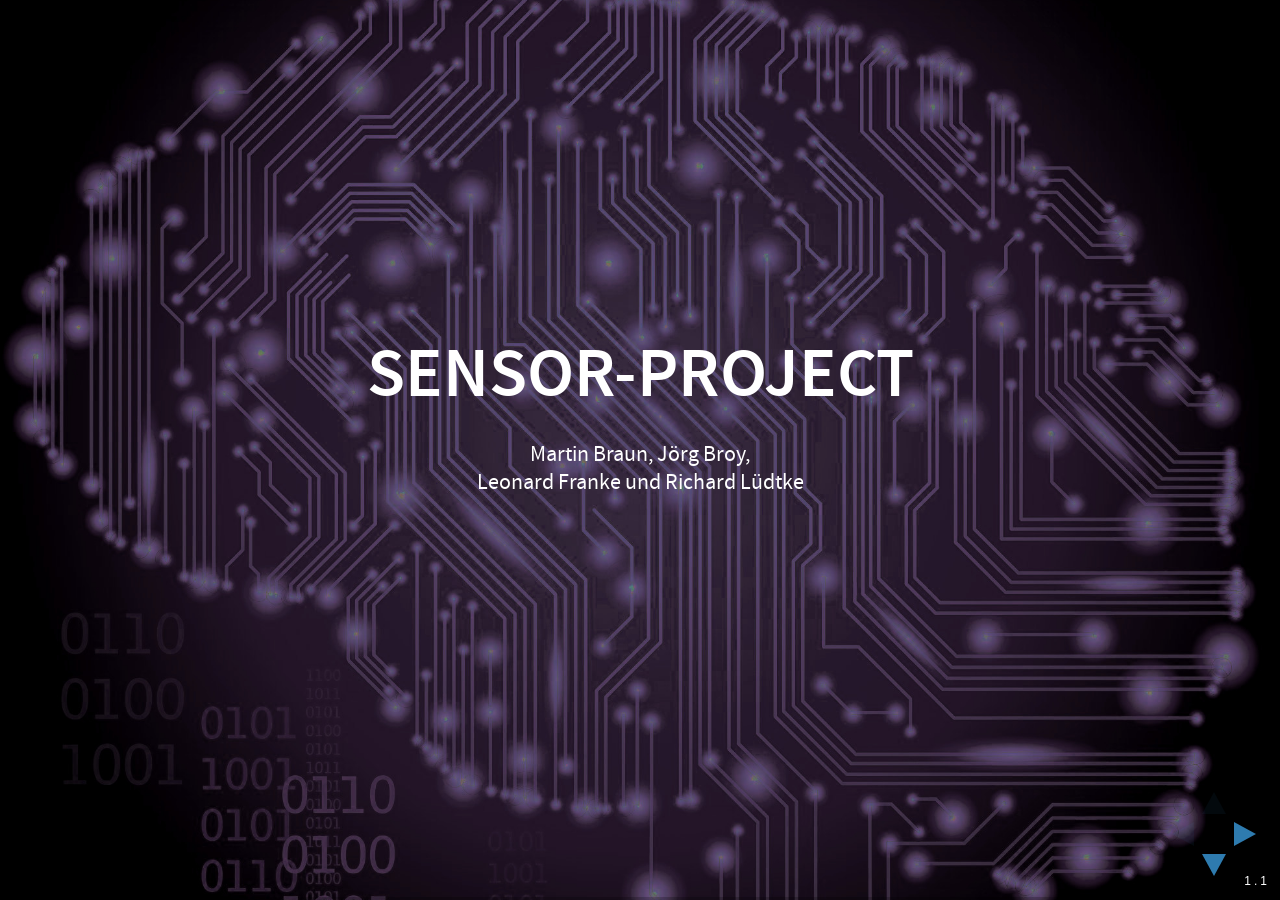
==== presentation/presentation.html @ 87ada058 "- add new presentation.html" ====
<html>
<head>
    <link rel="stylesheet" href="css/reveal.css">
    <link rel="stylesheet" href="css/theme/black.css">
    <meta charset="UTF-8">
</head>
<body>
<div class="reveal">
    <div class="slides">

        <section data-background="background.jpg" data-transition-speed="fast">

            <section>

                <div>
                    <h2>Sensor-Project</h2>
                </div>

                <div>
                    <p style="font-size:0.5em;">
                        Martin Braun, Jörg Broy,<br>
                        Leonard Franke und Richard Lüdtke
                    </p>
                </div>
            </section>

            <section>

                <div><h2>Content</h2></div>

                <div>
                    <p>
                        1. Architecture<br>
                        2. Microcontroller<br>
                        3. Icinga Plugin<br>
                        4. Future<br>
                    </p>
                </div>
            </section>
        </section>

        <section data-background="background.jpg" data-transition-speed="fast">

            <section>
                <h2>1.Architecture</h2>

            </section>

            <section>


            </section>


        </section>

        <section data-background="background.jpg" data-transition-speed="fast">

            <section>
                <h2>2. Microcontroller</h2>
            </section>

        </section>

        <section  data-background="background.jpg">

            <section>

                <h2>3. Icinga Plugin</h2>

            </section>
        </section>



        <section data-background="background.jpg">

            <section>
                <h2>4. Future work</h2>

            </section>

            <section>

                <ul>
                    <li class="fragment" data-fragment-index="1">Scalabilty: more sensor types</li>
                    <li class="fragment" data-fragment-index="2">Extensibility: support of arm-architecture</li>
                    <li class="fragment" data-fragment-index="3">Modularity: faster database access with NoSQL</li>
                    <li class="fragment" data-fragment-index="4">Usability: more graphs and data visualization</li>

                </ul>

            </section>


        </section>






    </div>
</div>
<script src="js/reveal.js"></script>
<script>
    Reveal.initialize({

        slideNumber: true

    });
</script>
</body>
</html>
---- presentation/css/reveal.css ----
/*!
 * reveal.js
 * http://lab.hakim.se/reveal-js
 * MIT licensed
 *
 * Copyright (C) 2016 Hakim El Hattab, http://hakim.se
 */
/*********************************************
 * RESET STYLES
 *********************************************/
html, body, .reveal div, .reveal span, .reveal applet, .reveal object, .reveal iframe,
.reveal h1, .reveal h2, .reveal h3, .reveal h4, .reveal h5, .reveal h6, .reveal p, .reveal blockquote, .reveal pre,
.reveal a, .reveal abbr, .reveal acronym, .reveal address, .reveal big, .reveal cite, .reveal code,
.reveal del, .reveal dfn, .reveal em, .reveal img, .reveal ins, .reveal kbd, .reveal q, .reveal s, .reveal samp,
.reveal small, .reveal strike, .reveal strong, .reveal sub, .reveal sup, .reveal tt, .reveal var,
.reveal b, .reveal u, .reveal center,
.reveal dl, .reveal dt, .reveal dd, .reveal ol, .reveal ul, .reveal li,
.reveal fieldset, .reveal form, .reveal label, .reveal legend,
.reveal table, .reveal caption, .reveal tbody, .reveal tfoot, .reveal thead, .reveal tr, .reveal th, .reveal td,
.reveal article, .reveal aside, .reveal canvas, .reveal details, .reveal embed,
.reveal figure, .reveal figcaption, .reveal footer, .reveal header, .reveal hgroup,
.reveal menu, .reveal nav, .reveal output, .reveal ruby, .reveal section, .reveal summary,
.reveal time, .reveal mark, .reveal audio, video {
  margin: 0;
  padding: 0;
  border: 0;
  font-size: 100%;
  font: inherit;
  vertical-align: baseline; }

.reveal article, .reveal aside, .reveal details, .reveal figcaption, .reveal figure,
.reveal footer, .reveal header, .reveal hgroup, .reveal menu, .reveal nav, .reveal section {
  display: block; }

/*********************************************
 * GLOBAL STYLES
 *********************************************/
html,
body {
  width: 100%;
  height: 100%;
  overflow: hidden; }

body {
  position: relative;
  line-height: 1;
  background-color: #fff;
  color: #000; }

html:-webkit-full-screen-ancestor {
  background-color: inherit; }

html:-moz-full-screen-ancestor {
  background-color: inherit; }

/*********************************************
 * VIEW FRAGMENTS
 *********************************************/
.reveal .slides section .fragment {
  opacity: 0;
  visibility: hidden;
  -webkit-transition: all 0.2s ease;
          transition: all 0.2s ease; }
  .reveal .slides section .fragment.visible {
    opacity: 1;
    visibility: visible; }

.reveal .slides section .fragment.grow {
  opacity: 1;
  visibility: visible; }
  .reveal .slides section .fragment.grow.visible {
    -webkit-transform: scale(1.3);
        -ms-transform: scale(1.3);
            transform: scale(1.3); }

.reveal .slides section .fragment.shrink {
  opacity: 1;
  visibility: visible; }
  .reveal .slides section .fragment.shrink.visible {
    -webkit-transform: scale(0.7);
        -ms-transform: scale(0.7);
            transform: scale(0.7); }

.reveal .slides section .fragment.zoom-in {
  -webkit-transform: scale(0.1);
      -ms-transform: scale(0.1);
          transform: scale(0.1); }
  .reveal .slides section .fragment.zoom-in.visible {
    -webkit-transform: none;
        -ms-transform: none;
            transform: none; }

.reveal .slides section .fragment.fade-out {
  opacity: 1;
  visibility: visible; }
  .reveal .slides section .fragment.fade-out.visible {
    opacity: 0;
    visibility: hidden; }

.reveal .slides section .fragment.semi-fade-out {
  opacity: 1;
  visibility: visible; }
  .reveal .slides section .fragment.semi-fade-out.visible {
    opacity: 0.5;
    visibility: visible; }

.reveal .slides section .fragment.strike {
  opacity: 1;
  visibility: visible; }
  .reveal .slides section .fragment.strike.visible {
    text-decoration: line-through; }

.reveal .slides section .fragment.current-visible {
  opacity: 0;
  visibility: hidden; }
  .reveal .slides section .fragment.current-visible.current-fragment {
    opacity: 1;
    visibility: visible; }

.reveal .slides section .fragment.highlight-red,
.reveal .slides section .fragment.highlight-current-red,
.reveal .slides section .fragment.highlight-green,
.reveal .slides section .fragment.highlight-current-green,
.reveal .slides section .fragment.highlight-blue,
.reveal .slides section .fragment.highlight-current-blue {
  opacity: 1;
  visibility: visible; }

.reveal .slides section .fragment.highlight-red.visible {
  color: #ff2c2d; }

.reveal .slides section .fragment.highlight-green.visible {
  color: #17ff2e; }

.reveal .slides section .fragment.highlight-blue.visible {
  color: #1b91ff; }

.reveal .slides section .fragment.highlight-current-red.current-fragment {
  color: #ff2c2d; }

.reveal .slides section .fragment.highlight-current-green.current-fragment {
  color: #17ff2e; }

.reveal .slides section .fragment.highlight-current-blue.current-fragment {
  color: #1b91ff; }

/*********************************************
 * DEFAULT ELEMENT STYLES
 *********************************************/
/* Fixes issue in Chrome where italic fonts did not appear when printing to PDF */
.reveal:after {
  content: '';
  font-style: italic; }

.reveal iframe {
  z-index: 1; }

/** Prevents layering issues in certain browser/transition combinations */
.reveal a {
  position: relative; }

.reveal .stretch {
  max-width: none;
  max-height: none; }

.reveal pre.stretch code {
  height: 100%;
  max-height: 100%;
  box-sizing: border-box; }

/*********************************************
 * CONTROLS
 *********************************************/
.reveal .controls {
  display: none;
  position: fixed;
  width: 110px;
  height: 110px;
  z-index: 30;
  right: 10px;
  bottom: 10px;
  -webkit-user-select: none; }

.reveal .controls button {
  padding: 0;
  position: absolute;
  opacity: 0.05;
  width: 0;
  height: 0;
  background-color: transparent;
  border: 12px solid transparent;
  -webkit-transform: scale(0.9999);
      -ms-transform: scale(0.9999);
          transform: scale(0.9999);
  -webkit-transition: all 0.2s ease;
          transition: all 0.2s ease;
  -webkit-appearance: none;
  -webkit-tap-highlight-color: transparent; }

.reveal .controls .enabled {
  opacity: 0.7;
  cursor: pointer; }

.reveal .controls .enabled:active {
  margin-top: 1px; }

.reveal .controls .navigate-left {
  top: 42px;
  border-right-width: 22px;
  border-right-color: #000; }

.reveal .controls .navigate-left.fragmented {
  opacity: 0.3; }

.reveal .controls .navigate-right {
  left: 74px;
  top: 42px;
  border-left-width: 22px;
  border-left-color: #000; }

.reveal .controls .navigate-right.fragmented {
  opacity: 0.3; }

.reveal .controls .navigate-up {
  left: 42px;
  border-bottom-width: 22px;
  border-bottom-color: #000; }

.reveal .controls .navigate-up.fragmented {
  opacity: 0.3; }

.reveal .controls .navigate-down {
  left: 42px;
  top: 74px;
  border-top-width: 22px;
  border-top-color: #000; }

.reveal .controls .navigate-down.fragmented {
  opacity: 0.3; }

/*********************************************
 * PROGRESS BAR
 *********************************************/
.reveal .progress {
  position: fixed;
  display: none;
  height: 3px;
  width: 100%;
  bottom: 0;
  left: 0;
  z-index: 10;
  background-color: rgba(0, 0, 0, 0.2); }

.reveal .progress:after {
  content: '';
  display: block;
  position: absolute;
  height: 20px;
  width: 100%;
  top: -20px; }

.reveal .progress span {
  display: block;
  height: 100%;
  width: 0px;
  background-color: #000;
  -webkit-transition: width 800ms cubic-bezier(0.26, 0.86, 0.44, 0.985);
          transition: width 800ms cubic-bezier(0.26, 0.86, 0.44, 0.985); }

/*********************************************
 * SLIDE NUMBER
 *********************************************/
.reveal .slide-number {
  position: fixed;
  display: block;
  right: 8px;
  bottom: 8px;
  z-index: 31;
  font-family: Helvetica, sans-serif;
  font-size: 12px;
  line-height: 1;
  color: #fff;
  background-color: rgba(0, 0, 0, 0.4);
  padding: 5px; }

.reveal .slide-number-delimiter {
  margin: 0 3px; }

/*********************************************
 * SLIDES
 *********************************************/
.reveal {
  position: relative;
  width: 100%;
  height: 100%;
  overflow: hidden;
  -ms-touch-action: none;
      touch-action: none; }

.reveal .slides {
  position: absolute;
  width: 100%;
  height: 100%;
  top: 0;
  right: 0;
  bottom: 0;
  left: 0;
  margin: auto;
  overflow: visible;
  z-index: 1;
  text-align: center;
  -webkit-perspective: 600px;
          perspective: 600px;
  -webkit-perspective-origin: 50% 40%;
          perspective-origin: 50% 40%; }

.reveal .slides > section {
  -ms-perspective: 600px; }

.reveal .slides > section,
.reveal .slides > section > section {
  display: none;
  position: absolute;
  width: 100%;
  padding: 20px 0px;
  z-index: 10;
  -webkit-transform-style: preserve-3d;
          transform-style: preserve-3d;
  -webkit-transition: -webkit-transform-origin 800ms cubic-bezier(0.26, 0.86, 0.44, 0.985), -webkit-transform 800ms cubic-bezier(0.26, 0.86, 0.44, 0.985), visibility 800ms cubic-bezier(0.26, 0.86, 0.44, 0.985), opacity 800ms cubic-bezier(0.26, 0.86, 0.44, 0.985);
          transition: -ms-transform-origin 800ms cubic-bezier(0.26, 0.86, 0.44, 0.985), transform 800ms cubic-bezier(0.26, 0.86, 0.44, 0.985), visibility 800ms cubic-bezier(0.26, 0.86, 0.44, 0.985), opacity 800ms cubic-bezier(0.26, 0.86, 0.44, 0.985);
          transition: transform-origin 800ms cubic-bezier(0.26, 0.86, 0.44, 0.985), transform 800ms cubic-bezier(0.26, 0.86, 0.44, 0.985), visibility 800ms cubic-bezier(0.26, 0.86, 0.44, 0.985), opacity 800ms cubic-bezier(0.26, 0.86, 0.44, 0.985); }

/* Global transition speed settings */
.reveal[data-transition-speed="fast"] .slides section {
  -webkit-transition-duration: 400ms;
          transition-duration: 400ms; }

.reveal[data-transition-speed="slow"] .slides section {
  -webkit-transition-duration: 1200ms;
          transition-duration: 1200ms; }

/* Slide-specific transition speed overrides */
.reveal .slides section[data-transition-speed="fast"] {
  -webkit-transition-duration: 400ms;
          transition-duration: 400ms; }

.reveal .slides section[data-transition-speed="slow"] {
  -webkit-transition-duration: 1200ms;
          transition-duration: 1200ms; }

.reveal .slides > section.stack {
  padding-top: 0;
  padding-bottom: 0; }

.reveal .slides > section.present,
.reveal .slides > section > section.present {
  display: block;
  z-index: 11;
  opacity: 1; }

.reveal.center,
.reveal.center .slides,
.reveal.center .slides section {
  min-height: 0 !important; }

/* Don't allow interaction with invisible slides */
.reveal .slides > section.future,
.reveal .slides > section > section.future,
.reveal .slides > section.past,
.reveal .slides > section > section.past {
  pointer-events: none; }

.reveal.overview .slides > section,
.reveal.overview .slides > section > section {
  pointer-events: auto; }

.reveal .slides > section.past,
.reveal .slides > section.future,
.reveal .slides > section > section.past,
.reveal .slides > section > section.future {
  opacity: 0; }

/*********************************************
 * Mixins for readability of transitions
 *********************************************/
/*********************************************
 * SLIDE TRANSITION
 * Aliased 'linear' for backwards compatibility
 *********************************************/
.reveal.slide section {
  -webkit-backface-visibility: hidden;
          backface-visibility: hidden; }

.reveal .slides > section[data-transition=slide].past,
.reveal .slides > section[data-transition~=slide-out].past,
.reveal.slide .slides > section:not([data-transition]).past {
  -webkit-transform: translate(-150%, 0);
      -ms-transform: translate(-150%, 0);
          transform: translate(-150%, 0); }

.reveal .slides > section[data-transition=slide].future,
.reveal .slides > section[data-transition~=slide-in].future,
.reveal.slide .slides > section:not([data-transition]).future {
  -webkit-transform: translate(150%, 0);
      -ms-transform: translate(150%, 0);
          transform: translate(150%, 0); }

.reveal .slides > section > section[data-transition=slide].past,
.reveal .slides > section > section[data-transition~=slide-out].past,
.reveal.slide .slides > section > section:not([data-transition]).past {
  -webkit-transform: translate(0, -150%);
      -ms-transform: translate(0, -150%);
          transform: translate(0, -150%); }

.reveal .slides > section > section[data-transition=slide].future,
.reveal .slides > section > section[data-transition~=slide-in].future,
.reveal.slide .slides > section > section:not([data-transition]).future {
  -webkit-transform: translate(0, 150%);
      -ms-transform: translate(0, 150%);
          transform: translate(0, 150%); }

.reveal.linear section {
  -webkit-backface-visibility: hidden;
          backface-visibility: hidden; }

.reveal .slides > section[data-transition=linear].past,
.reveal .slides > section[data-transition~=linear-out].past,
.reveal.linear .slides > section:not([data-transition]).past {
  -webkit-transform: translate(-150%, 0);
      -ms-transform: translate(-150%, 0);
          transform: translate(-150%, 0); }

.reveal .slides > section[data-transition=linear].future,
.reveal .slides > section[data-transition~=linear-in].future,
.reveal.linear .slides > section:not([data-transition]).future {
  -webkit-transform: translate(150%, 0);
      -ms-transform: translate(150%, 0);
          transform: translate(150%, 0); }

.reveal .slides > section > section[data-transition=linear].past,
.reveal .slides > section > section[data-transition~=linear-out].past,
.reveal.linear .slides > section > section:not([data-transition]).past {
  -webkit-transform: translate(0, -150%);
      -ms-transform: translate(0, -150%);
          transform: translate(0, -150%); }

.reveal .slides > section > section[data-transition=linear].future,
.reveal .slides > section > section[data-transition~=linear-in].future,
.reveal.linear .slides > section > section:not([data-transition]).future {
  -webkit-transform: translate(0, 150%);
      -ms-transform: translate(0, 150%);
          transform: translate(0, 150%); }

/*********************************************
 * CONVEX TRANSITION
 * Aliased 'default' for backwards compatibility
 *********************************************/
.reveal .slides > section[data-transition=default].past,
.reveal .slides > section[data-transition~=default-out].past,
.reveal.default .slides > section:not([data-transition]).past {
  -webkit-transform: translate3d(-100%, 0, 0) rotateY(-90deg) translate3d(-100%, 0, 0);
          transform: translate3d(-100%, 0, 0) rotateY(-90deg) translate3d(-100%, 0, 0); }

.reveal .slides > section[data-transition=default].future,
.reveal .slides > section[data-transition~=default-in].future,
.reveal.default .slides > section:not([data-transition]).future {
  -webkit-transform: translate3d(100%, 0, 0) rotateY(90deg) translate3d(100%, 0, 0);
          transform: translate3d(100%, 0, 0) rotateY(90deg) translate3d(100%, 0, 0); }

.reveal .slides > section > section[data-transition=default].past,
.reveal .slides > section > section[data-transition~=default-out].past,
.reveal.default .slides > section > section:not([data-transition]).past {
  -webkit-transform: translate3d(0, -300px, 0) rotateX(70deg) translate3d(0, -300px, 0);
          transform: translate3d(0, -300px, 0) rotateX(70deg) translate3d(0, -300px, 0); }

.reveal .slides > section > section[data-transition=default].future,
.reveal .slides > section > section[data-transition~=default-in].future,
.reveal.default .slides > section > section:not([data-transition]).future {
  -webkit-transform: translate3d(0, 300px, 0) rotateX(-70deg) translate3d(0, 300px, 0);
          transform: translate3d(0, 300px, 0) rotateX(-70deg) translate3d(0, 300px, 0); }

.reveal .slides > section[data-transition=convex].past,
.reveal .slides > section[data-transition~=convex-out].past,
.reveal.convex .slides > section:not([data-transition]).past {
  -webkit-transform: translate3d(-100%, 0, 0) rotateY(-90deg) translate3d(-100%, 0, 0);
          transform: translate3d(-100%, 0, 0) rotateY(-90deg) translate3d(-100%, 0, 0); }

.reveal .slides > section[data-transition=convex].future,
.reveal .slides > section[data-transition~=convex-in].future,
.reveal.convex .slides > section:not([data-transition]).future {
  -webkit-transform: translate3d(100%, 0, 0) rotateY(90deg) translate3d(100%, 0, 0);
          transform: translate3d(100%, 0, 0) rotateY(90deg) translate3d(100%, 0, 0); }

.reveal .slides > section > section[data-transition=convex].past,
.reveal .slides > section > section[data-transition~=convex-out].past,
.reveal.convex .slides > section > section:not([data-transition]).past {
  -webkit-transform: translate3d(0, -300px, 0) rotateX(70deg) translate3d(0, -300px, 0);
          transform: translate3d(0, -300px, 0) rotateX(70deg) translate3d(0, -300px, 0); }

.reveal .slides > section > section[data-transition=convex].future,
.reveal .slides > section > section[data-transition~=convex-in].future,
.reveal.convex .slides > section > section:not([data-transition]).future {
  -webkit-transform: translate3d(0, 300px, 0) rotateX(-70deg) translate3d(0, 300px, 0);
          transform: translate3d(0, 300px, 0) rotateX(-70deg) translate3d(0, 300px, 0); }

/*********************************************
 * CONCAVE TRANSITION
 *********************************************/
.reveal .slides > section[data-transition=concave].past,
.reveal .slides > section[data-transition~=concave-out].past,
.reveal.concave .slides > section:not([data-transition]).past {
  -webkit-transform: translate3d(-100%, 0, 0) rotateY(90deg) translate3d(-100%, 0, 0);
          transform: translate3d(-100%, 0, 0) rotateY(90deg) translate3d(-100%, 0, 0); }

.reveal .slides > section[data-transition=concave].future,
.reveal .slides > section[data-transition~=concave-in].future,
.reveal.concave .slides > section:not([data-transition]).future {
  -webkit-transform: translate3d(100%, 0, 0) rotateY(-90deg) translate3d(100%, 0, 0);
          transform: translate3d(100%, 0, 0) rotateY(-90deg) translate3d(100%, 0, 0); }

.reveal .slides > section > section[data-transition=concave].past,
.reveal .slides > section > section[data-transition~=concave-out].past,
.reveal.concave .slides > section > section:not([data-transition]).past {
  -webkit-transform: translate3d(0, -80%, 0) rotateX(-70deg) translate3d(0, -80%, 0);
          transform: translate3d(0, -80%, 0) rotateX(-70deg) translate3d(0, -80%, 0); }

.reveal .slides > section > section[data-transition=concave].future,
.reveal .slides > section > section[data-transition~=concave-in].future,
.reveal.concave .slides > section > section:not([data-transition]).future {
  -webkit-transform: translate3d(0, 80%, 0) rotateX(70deg) translate3d(0, 80%, 0);
          transform: translate3d(0, 80%, 0) rotateX(70deg) translate3d(0, 80%, 0); }

/*********************************************
 * ZOOM TRANSITION
 *********************************************/
.reveal .slides section[data-transition=zoom],
.reveal.zoom .slides section:not([data-transition]) {
  -webkit-transition-timing-function: ease;
          transition-timing-function: ease; }

.reveal .slides > section[data-transition=zoom].past,
.reveal .slides > section[data-transition~=zoom-out].past,
.reveal.zoom .slides > section:not([data-transition]).past {
  visibility: hidden;
  -webkit-transform: scale(16);
      -ms-transform: scale(16);
          transform: scale(16); }

.reveal .slides > section[data-transition=zoom].future,
.reveal .slides > section[data-transition~=zoom-in].future,
.reveal.zoom .slides > section:not([data-transition]).future {
  visibility: hidden;
  -webkit-transform: scale(0.2);
      -ms-transform: scale(0.2);
          transform: scale(0.2); }

.reveal .slides > section > section[data-transition=zoom].past,
.reveal .slides > section > section[data-transition~=zoom-out].past,
.reveal.zoom .slides > section > section:not([data-transition]).past {
  -webkit-transform: translate(0, -150%);
      -ms-transform: translate(0, -150%);
          transform: translate(0, -150%); }

.reveal .slides > section > section[data-transition=zoom].future,
.reveal .slides > section > section[data-transition~=zoom-in].future,
.reveal.zoom .slides > section > section:not([data-transition]).future {
  -webkit-transform: translate(0, 150%);
      -ms-transform: translate(0, 150%);
          transform: translate(0, 150%); }

/*********************************************
 * CUBE TRANSITION
 *********************************************/
.reveal.cube .slides {
  -webkit-perspective: 1300px;
          perspective: 1300px; }

.reveal.cube .slides section {
  padding: 30px;
  min-height: 700px;
  -webkit-backface-visibility: hidden;
          backface-visibility: hidden;
  box-sizing: border-box; }

.reveal.center.cube .slides section {
  min-height: 0; }

.reveal.cube .slides section:not(.stack):before {
  content: '';
  position: absolute;
  display: block;
  width: 100%;
  height: 100%;
  left: 0;
  top: 0;
  background: rgba(0, 0, 0, 0.1);
  border-radius: 4px;
  -webkit-transform: translateZ(-20px);
          transform: translateZ(-20px); }

.reveal.cube .slides section:not(.stack):after {
  content: '';
  position: absolute;
  display: block;
  width: 90%;
  height: 30px;
  left: 5%;
  bottom: 0;
  background: none;
  z-index: 1;
  border-radius: 4px;
  box-shadow: 0px 95px 25px rgba(0, 0, 0, 0.2);
  -webkit-transform: translateZ(-90px) rotateX(65deg);
          transform: translateZ(-90px) rotateX(65deg); }

.reveal.cube .slides > section.stack {
  padding: 0;
  background: none; }

.reveal.cube .slides > section.past {
  -webkit-transform-origin: 100% 0%;
      -ms-transform-origin: 100% 0%;
          transform-origin: 100% 0%;
  -webkit-transform: translate3d(-100%, 0, 0) rotateY(-90deg);
          transform: translate3d(-100%, 0, 0) rotateY(-90deg); }

.reveal.cube .slides > section.future {
  -webkit-transform-origin: 0% 0%;
      -ms-transform-origin: 0% 0%;
          transform-origin: 0% 0%;
  -webkit-transform: translate3d(100%, 0, 0) rotateY(90deg);
          transform: translate3d(100%, 0, 0) rotateY(90deg); }

.reveal.cube .slides > section > section.past {
  -webkit-transform-origin: 0% 100%;
      -ms-transform-origin: 0% 100%;
          transform-origin: 0% 100%;
  -webkit-transform: translate3d(0, -100%, 0) rotateX(90deg);
          transform: translate3d(0, -100%, 0) rotateX(90deg); }

.reveal.cube .slides > section > section.future {
  -webkit-transform-origin: 0% 0%;
      -ms-transform-origin: 0% 0%;
          transform-origin: 0% 0%;
  -webkit-transform: translate3d(0, 100%, 0) rotateX(-90deg);
          transform: translate3d(0, 100%, 0) rotateX(-90deg); }

/*********************************************
 * PAGE TRANSITION
 *********************************************/
.reveal.page .slides {
  -webkit-perspective-origin: 0% 50%;
          perspective-origin: 0% 50%;
  -webkit-perspective: 3000px;
          perspective: 3000px; }

.reveal.page .slides section {
  padding: 30px;
  min-height: 700px;
  box-sizing: border-box; }

.reveal.page .slides section.past {
  z-index: 12; }

.reveal.page .slides section:not(.stack):before {
  content: '';
  position: absolute;
  display: block;
  width: 100%;
  height: 100%;
  left: 0;
  top: 0;
  background: rgba(0, 0, 0, 0.1);
  -webkit-transform: translateZ(-20px);
          transform: translateZ(-20px); }

.reveal.page .slides section:not(.stack):after {
  content: '';
  position: absolute;
  display: block;
  width: 90%;
  height: 30px;
  left: 5%;
  bottom: 0;
  background: none;
  z-index: 1;
  border-radius: 4px;
  box-shadow: 0px 95px 25px rgba(0, 0, 0, 0.2);
  -webkit-transform: translateZ(-90px) rotateX(65deg); }

.reveal.page .slides > section.stack {
  padding: 0;
  background: none; }

.reveal.page .slides > section.past {
  -webkit-transform-origin: 0% 0%;
      -ms-transform-origin: 0% 0%;
          transform-origin: 0% 0%;
  -webkit-transform: translate3d(-40%, 0, 0) rotateY(-80deg);
          transform: translate3d(-40%, 0, 0) rotateY(-80deg); }

.reveal.page .slides > section.future {
  -webkit-transform-origin: 100% 0%;
      -ms-transform-origin: 100% 0%;
          transform-origin: 100% 0%;
  -webkit-transform: translate3d(0, 0, 0);
          transform: translate3d(0, 0, 0); }

.reveal.page .slides > section > section.past {
  -webkit-transform-origin: 0% 0%;
      -ms-transform-origin: 0% 0%;
          transform-origin: 0% 0%;
  -webkit-transform: translate3d(0, -40%, 0) rotateX(80deg);
          transform: translate3d(0, -40%, 0) rotateX(80deg); }

.reveal.page .slides > section > section.future {
  -webkit-transform-origin: 0% 100%;
      -ms-transform-origin: 0% 100%;
          transform-origin: 0% 100%;
  -webkit-transform: translate3d(0, 0, 0);
          transform: translate3d(0, 0, 0); }

/*********************************************
 * FADE TRANSITION
 *********************************************/
.reveal .slides section[data-transition=fade],
.reveal.fade .slides section:not([data-transition]),
.reveal.fade .slides > section > section:not([data-transition]) {
  -webkit-transform: none;
      -ms-transform: none;
          transform: none;
  -webkit-transition: opacity 0.5s;
          transition: opacity 0.5s; }

.reveal.fade.overview .slides section,
.reveal.fade.overview .slides > section > section {
  -webkit-transition: none;
          transition: none; }

/*********************************************
 * NO TRANSITION
 *********************************************/
.reveal .slides section[data-transition=none],
.reveal.none .slides section:not([data-transition]) {
  -webkit-transform: none;
      -ms-transform: none;
          transform: none;
  -webkit-transition: none;
          transition: none; }

/*********************************************
 * PAUSED MODE
 *********************************************/
.reveal .pause-overlay {
  position: absolute;
  top: 0;
  left: 0;
  width: 100%;
  height: 100%;
  background: black;
  visibility: hidden;
  opacity: 0;
  z-index: 100;
  -webkit-transition: all 1s ease;
          transition: all 1s ease; }

.reveal.paused .pause-overlay {
  visibility: visible;
  opacity: 1; }

/*********************************************
 * FALLBACK
 *********************************************/
.no-transforms {
  overflow-y: auto; }

.no-transforms .reveal .slides {
  position: relative;
  width: 80%;
  height: auto !important;
  top: 0;
  left: 50%;
  margin: 0;
  text-align: center; }

.no-transforms .reveal .controls,
.no-transforms .reveal .progress {
  display: none !important; }

.no-transforms .reveal .slides section {
  display: block !important;
  opacity: 1 !important;
  position: relative !important;
  height: auto;
  min-height: 0;
  top: 0;
  left: -50%;
  margin: 70px 0;
  -webkit-transform: none;
      -ms-transform: none;
          transform: none; }

.no-transforms .reveal .slides section section {
  left: 0; }

.reveal .no-transition,
.reveal .no-transition * {
  -webkit-transition: none !important;
          transition: none !important; }

/*********************************************
 * PER-SLIDE BACKGROUNDS
 *********************************************/
.reveal .backgrounds {
  position: absolute;
  width: 100%;
  height: 100%;
  top: 0;
  left: 0;
  -webkit-perspective: 600px;
          perspective: 600px; }

.reveal .slide-background {
  display: none;
  position: absolute;
  width: 100%;
  height: 100%;
  opacity: 0;
  visibility: hidden;
  background-color: transparent;
  background-position: 50% 50%;
  background-repeat: no-repeat;
  background-size: cover;
  -webkit-transition: all 800ms cubic-bezier(0.26, 0.86, 0.44, 0.985);
          transition: all 800ms cubic-bezier(0.26, 0.86, 0.44, 0.985); }

.reveal .slide-background.stack {
  display: block; }

.reveal .slide-background.present {
  opacity: 1;
  visibility: visible; }

.print-pdf .reveal .slide-background {
  opacity: 1 !important;
  visibility: visible !important; }

/* Video backgrounds */
.reveal .slide-background video {
  position: absolute;
  width: 100%;
  height: 100%;
  max-width: none;
  max-height: none;
  top: 0;
  left: 0; }

/* Immediate transition style */
.reveal[data-background-transition=none] > .backgrounds .slide-background,
.reveal > .backgrounds .slide-background[data-background-transition=none] {
  -webkit-transition: none;
          transition: none; }

/* Slide */
.reveal[data-background-transition=slide] > .backgrounds .slide-background,
.reveal > .backgrounds .slide-background[data-background-transition=slide] {
  opacity: 1;
  -webkit-backface-visibility: hidden;
          backface-visibility: hidden; }

.reveal[data-background-transition=slide] > .backgrounds .slide-background.past,
.reveal > .backgrounds .slide-background.past[data-background-transition=slide] {
  -webkit-transform: translate(-100%, 0);
      -ms-transform: translate(-100%, 0);
          transform: translate(-100%, 0); }

.reveal[data-background-transition=slide] > .backgrounds .slide-background.future,
.reveal > .backgrounds .slide-background.future[data-background-transition=slide] {
  -webkit-transform: translate(100%, 0);
      -ms-transform: translate(100%, 0);
          transform: translate(100%, 0); }

.reveal[data-background-transition=slide] > .backgrounds .slide-background > .slide-background.past,
.reveal > .backgrounds .slide-background > .slide-background.past[data-background-transition=slide] {
  -webkit-transform: translate(0, -100%);
      -ms-transform: translate(0, -100%);
          transform: translate(0, -100%); }

.reveal[data-background-transition=slide] > .backgrounds .slide-background > .slide-background.future,
.reveal > .backgrounds .slide-background > .slide-background.future[data-background-transition=slide] {
  -webkit-transform: translate(0, 100%);
      -ms-transform: translate(0, 100%);
          transform: translate(0, 100%); }

/* Convex */
.reveal[data-background-transition=convex] > .backgrounds .slide-background.past,
.reveal > .backgrounds .slide-background.past[data-background-transition=convex] {
  opacity: 0;
  -webkit-transform: translate3d(-100%, 0, 0) rotateY(-90deg) translate3d(-100%, 0, 0);
          transform: translate3d(-100%, 0, 0) rotateY(-90deg) translate3d(-100%, 0, 0); }

.reveal[data-background-transition=convex] > .backgrounds .slide-background.future,
.reveal > .backgrounds .slide-background.future[data-background-transition=convex] {
  opacity: 0;
  -webkit-transform: translate3d(100%, 0, 0) rotateY(90deg) translate3d(100%, 0, 0);
          transform: translate3d(100%, 0, 0) rotateY(90deg) translate3d(100%, 0, 0); }

.reveal[data-background-transition=convex] > .backgrounds .slide-background > .slide-background.past,
.reveal > .backgrounds .slide-background > .slide-background.past[data-background-transition=convex] {
  opacity: 0;
  -webkit-transform: translate3d(0, -100%, 0) rotateX(90deg) translate3d(0, -100%, 0);
          transform: translate3d(0, -100%, 0) rotateX(90deg) translate3d(0, -100%, 0); }

.reveal[data-background-transition=convex] > .backgrounds .slide-background > .slide-background.future,
.reveal > .backgrounds .slide-background > .slide-background.future[data-background-transition=convex] {
  opacity: 0;
  -webkit-transform: translate3d(0, 100%, 0) rotateX(-90deg) translate3d(0, 100%, 0);
          transform: translate3d(0, 100%, 0) rotateX(-90deg) translate3d(0, 100%, 0); }

/* Concave */
.reveal[data-background-transition=concave] > .backgrounds .slide-background.past,
.reveal > .backgrounds .slide-background.past[data-background-transition=concave] {
  opacity: 0;
  -webkit-transform: translate3d(-100%, 0, 0) rotateY(90deg) translate3d(-100%, 0, 0);
          transform: translate3d(-100%, 0, 0) rotateY(90deg) translate3d(-100%, 0, 0); }

.reveal[data-background-transition=concave] > .backgrounds .slide-background.future,
.reveal > .backgrounds .slide-background.future[data-background-transition=concave] {
  opacity: 0;
  -webkit-transform: translate3d(100%, 0, 0) rotateY(-90deg) translate3d(100%, 0, 0);
          transform: translate3d(100%, 0, 0) rotateY(-90deg) translate3d(100%, 0, 0); }

.reveal[data-background-transition=concave] > .backgrounds .slide-background > .slide-background.past,
.reveal > .backgrounds .slide-background > .slide-background.past[data-background-transition=concave] {
  opacity: 0;
  -webkit-transform: translate3d(0, -100%, 0) rotateX(-90deg) translate3d(0, -100%, 0);
          transform: translate3d(0, -100%, 0) rotateX(-90deg) translate3d(0, -100%, 0); }

.reveal[data-background-transition=concave] > .backgrounds .slide-background > .slide-background.future,
.reveal > .backgrounds .slide-background > .slide-background.future[data-background-transition=concave] {
  opacity: 0;
  -webkit-transform: translate3d(0, 100%, 0) rotateX(90deg) translate3d(0, 100%, 0);
          transform: translate3d(0, 100%, 0) rotateX(90deg) translate3d(0, 100%, 0); }

/* Zoom */
.reveal[data-background-transition=zoom] > .backgrounds .slide-background,
.reveal > .backgrounds .slide-background[data-background-transition=zoom] {
  -webkit-transition-timing-function: ease;
          transition-timing-function: ease; }

.reveal[data-background-transition=zoom] > .backgrounds .slide-background.past,
.reveal > .backgrounds .slide-background.past[data-background-transition=zoom] {
  opacity: 0;
  visibility: hidden;
  -webkit-transform: scale(16);
      -ms-transform: scale(16);
          transform: scale(16); }

.reveal[data-background-transition=zoom] > .backgrounds .slide-background.future,
.reveal > .backgrounds .slide-background.future[data-background-transition=zoom] {
  opacity: 0;
  visibility: hidden;
  -webkit-transform: scale(0.2);
      -ms-transform: scale(0.2);
          transform: scale(0.2); }

.reveal[data-background-transition=zoom] > .backgrounds .slide-background > .slide-background.past,
.reveal > .backgrounds .slide-background > .slide-background.past[data-background-transition=zoom] {
  opacity: 0;
  visibility: hidden;
  -webkit-transform: scale(16);
      -ms-transform: scale(16);
          transform: scale(16); }

.reveal[data-background-transition=zoom] > .backgrounds .slide-background > .slide-background.future,
.reveal > .backgrounds .slide-background > .slide-background.future[data-background-transition=zoom] {
  opacity: 0;
  visibility: hidden;
  -webkit-transform: scale(0.2);
      -ms-transform: scale(0.2);
          transform: scale(0.2); }

/* Global transition speed settings */
.reveal[data-transition-speed="fast"] > .backgrounds .slide-background {
  -webkit-transition-duration: 400ms;
          transition-duration: 400ms; }

.reveal[data-transition-speed="slow"] > .backgrounds .slide-background {
  -webkit-transition-duration: 1200ms;
          transition-duration: 1200ms; }

/*********************************************
 * OVERVIEW
 *********************************************/
.reveal.overview {
  -webkit-perspective-origin: 50% 50%;
          perspective-origin: 50% 50%;
  -webkit-perspective: 700px;
          perspective: 700px; }
  .reveal.overview .slides section {
    height: 700px;
    opacity: 1 !important;
    overflow: hidden;
    visibility: visible !important;
    cursor: pointer;
    box-sizing: border-box; }
  .reveal.overview .slides section:hover,
  .reveal.overview .slides section.present {
    outline: 10px solid rgba(150, 150, 150, 0.4);
    outline-offset: 10px; }
  .reveal.overview .slides section .fragment {
    opacity: 1;
    -webkit-transition: none;
            transition: none; }
  .reveal.overview .slides section:after,
  .reveal.overview .slides section:before {
    display: none !important; }
  .reveal.overview .slides > section.stack {
    padding: 0;
    top: 0 !important;
    background: none;
    outline: none;
    overflow: visible; }
  .reveal.overview .backgrounds {
    -webkit-perspective: inherit;
            perspective: inherit; }
  .reveal.overview .backgrounds .slide-background {
    opacity: 1;
    visibility: visible;
    outline: 10px solid rgba(150, 150, 150, 0.1);
    outline-offset: 10px; }

.reveal.overview .slides section,
.reveal.overview-deactivating .slides section {
  -webkit-transition: none;
          transition: none; }

.reveal.overview .backgrounds .slide-background,
.reveal.overview-deactivating .backgrounds .slide-background {
  -webkit-transition: none;
          transition: none; }

.reveal.overview-animated .slides {
  -webkit-transition: -webkit-transform 0.4s ease;
          transition: transform 0.4s ease; }

/*********************************************
 * RTL SUPPORT
 *********************************************/
.reveal.rtl .slides,
.reveal.rtl .slides h1,
.reveal.rtl .slides h2,
.reveal.rtl .slides h3,
.reveal.rtl .slides h4,
.reveal.rtl .slides h5,
.reveal.rtl .slides h6 {
  direction: rtl;
  font-family: sans-serif; }

.reveal.rtl pre,
.reveal.rtl code {
  direction: ltr; }

.reveal.rtl ol,
.reveal.rtl ul {
  text-align: right; }

.reveal.rtl .progress span {
  float: right; }

/*********************************************
 * PARALLAX BACKGROUND
 *********************************************/
.reveal.has-parallax-background .backgrounds {
  -webkit-transition: all 0.8s ease;
          transition: all 0.8s ease; }

/* Global transition speed settings */
.reveal.has-parallax-background[data-transition-speed="fast"] .backgrounds {
  -webkit-transition-duration: 400ms;
          transition-duration: 400ms; }

.reveal.has-parallax-background[data-transition-speed="slow"] .backgrounds {
  -webkit-transition-duration: 1200ms;
          transition-duration: 1200ms; }

/*********************************************
 * LINK PREVIEW OVERLAY
 *********************************************/
.reveal .overlay {
  position: absolute;
  top: 0;
  left: 0;
  width: 100%;
  height: 100%;
  z-index: 1000;
  background: rgba(0, 0, 0, 0.9);
  opacity: 0;
  visibility: hidden;
  -webkit-transition: all 0.3s ease;
          transition: all 0.3s ease; }

.reveal .overlay.visible {
  opacity: 1;
  visibility: visible; }

.reveal .overlay .spinner {
  position: absolute;
  display: block;
  top: 50%;
  left: 50%;
  width: 32px;
  height: 32px;
  margin: -16px 0 0 -16px;
  z-index: 10;
  background-image: url([data-uri]%2F%2F%2F6%2Bvr8nJybW1tcDAwOjo6Nvb26ioqKOjo7Ozs%2FLy8vz8%2FAAAAAAAAAAAACH%2FC05FVFNDQVBFMi4wAwEAAAAh%2FhpDcmVhdGVkIHdpdGggYWpheGxvYWQuaW5mbwAh%[base64]%2FV%2FnmOM82XiHRLYKhKP1oZmADdEAAAh%2BQQJCgAAACwAAAAAIAAgAAAE6hDISWlZpOrNp1lGNRSdRpDUolIGw5RUYhhHukqFu8DsrEyqnWThGvAmhVlteBvojpTDDBUEIFwMFBRAmBkSgOrBFZogCASwBDEY%2FCZSg7GSE0gSCjQBMVG023xWBhklAnoEdhQEfyNqMIcKjhRsjEdnezB%2BA4k8gTwJhFuiW4dokXiloUepBAp5qaKpp6%2BHo7aWW54wl7obvEe0kRuoplCGepwSx2jJvqHEmGt6whJpGpfJCHmOoNHKaHx61WiSR92E4lbFoq%2BB6QDtuetcaBPnW6%2BO7wDHpIiK9SaVK5GgV543tzjgGcghAgAh%[base64]%2B%2BG%2Bw48edZPK%2BM6hLJpQg484enXIdQFSS1u6UhksENEQAAIfkECQoAAAAsAAAAACAAIAAABOcQyEmpGKLqzWcZRVUQnZYg1aBSh2GUVEIQ2aQOE%2BG%2BcD4ntpWkZQj1JIiZIogDFFyHI0UxQwFugMSOFIPJftfVAEoZLBbcLEFhlQiqGp1Vd140AUklUN3eCA51C1EWMzMCezCBBmkxVIVHBWd3HHl9JQOIJSdSnJ0TDKChCwUJjoWMPaGqDKannasMo6WnM562R5YluZRwur0wpgqZE7NKUm%2BFNRPIhjBJxKZteWuIBMN4zRMIVIhffcgojwCF117i4nlLnY5ztRLsnOk%2BaV%2BoJY7V7m76PdkS4trKcdg0Zc0tTcKkRAAAIfkECQoAAAAsAAAAACAAIAAABO4QyEkpKqjqzScpRaVkXZWQEximw1BSCUEIlDohrft6cpKCk5xid5MNJTaAIkekKGQkWyKHkvhKsR7ARmitkAYDYRIbUQRQjWBwJRzChi9CRlBcY1UN4g0%[base64]%[base64]%2BE71SRQeyqUToLA7VxF0JDyIQh%2FMVVPMt1ECZlfcjZJ9mIKoaTl1MRIl5o4CUKXOwmyrCInCKqcWtvadL2SYhyASyNDJ0uIiRMDjI0Fd30%2FiI2UA5GSS5UDj2l6NoqgOgN4gksEBgYFf0FDqKgHnyZ9OX8HrgYHdHpcHQULXAS2qKpENRg7eAMLC7kTBaixUYFkKAzWAAnLC7FLVxLWDBLKCwaKTULgEwbLA4hJtOkSBNqITT3xEgfLpBtzE%2FjiuL04RGEBgwWhShRgQExHBAAh%2BQQJCgAAACwAAAAAIAAgAAAE7xDISWlSqerNpyJKhWRdlSAVoVLCWk6JKlAqAavhO9UkUHsqlE6CwO1cRdCQ8iEIfzFVTzLdRAmZX3I2SfZiCqGk5dTESJeaOAlClzsJsqwiJwiqnFrb2nS9kmIcgEsjQydLiIlHehhpejaIjzh9eomSjZR%[base64]%2BE71SRQeyqUToLA7VxF0JDyIQh%[base64]%2BE71SRQeyqUToLA7VxF0JDyIQh%2FMVVPMt1ECZlfcjZJ9mIKoaTl1MRIl5o4CUKXOwmyrCInCKqcWtvadL2SYhyASyNDJ0uIiUd6GAULDJCRiXo1CpGXDJOUjY%2BYip9DhToJA4RBLwMLCwVDfRgbBAaqqoZ1XBMHswsHtxtFaH1iqaoGNgAIxRpbFAgfPQSqpbgGBqUD1wBXeCYp1AYZ19JJOYgH1KwA4UBvQwXUBxPqVD9L3sbp2BNk2xvvFPJd%2BMFCN6HAAIKgNggY0KtEBAAh%[base64]%2BvsYMDAzZQPC9VCNkDWUhGkuE5PxJNwiUK4UfLzOlD4WvzAHaoG9nxPi5d%2BjYUqfAhhykOFwJWiAAAIfkECQoAAAAsAAAAACAAIAAABPAQyElpUqnqzaciSoVkXVUMFaFSwlpOCcMYlErAavhOMnNLNo8KsZsMZItJEIDIFSkLGQoQTNhIsFehRww2CQLKF0tYGKYSg%2BygsZIuNqJksKgbfgIGepNo2cIUB3V1B3IvNiBYNQaDSTtfhhx0CwVPI0UJe0%2Bbm4g5VgcGoqOcnjmjqDSdnhgEoamcsZuXO1aWQy8KAwOAuTYYGwi7w5h%2BKr0SJ8MFihpNbx%2B4Erq7BYBuzsdiH1jCAzoSfl0rVirNbRXlBBlLX%2BBP0XJLAPGzTkAuAOqb0WT5AH7OcdCm5B8TgRwSRKIHQtaLCwg1RAAAOwAAAAAAAAAAAA%3D%3D);
  visibility: visible;
  opacity: 0.6;
  -webkit-transition: all 0.3s ease;
          transition: all 0.3s ease; }

.reveal .overlay header {
  position: absolute;
  left: 0;
  top: 0;
  width: 100%;
  height: 40px;
  z-index: 2;
  border-bottom: 1px solid #222; }

.reveal .overlay header a {
  display: inline-block;
  width: 40px;
  height: 40px;
  padding: 0 10px;
  float: right;
  opacity: 0.6;
  box-sizing: border-box; }

.reveal .overlay header a:hover {
  opacity: 1; }

.reveal .overlay header a .icon {
  display: inline-block;
  width: 20px;
  height: 20px;
  background-position: 50% 50%;
  background-size: 100%;
  background-repeat: no-repeat; }

.reveal .overlay header a.close .icon {
  background-image: url([data-uri]); }

.reveal .overlay header a.external .icon {
  background-image: url([data-uri]); }

.reveal .overlay .viewport {
  position: absolute;
  top: 40px;
  right: 0;
  bottom: 0;
  left: 0; }

.reveal .overlay.overlay-preview .viewport iframe {
  width: 100%;
  height: 100%;
  max-width: 100%;
  max-height: 100%;
  border: 0;
  opacity: 0;
  visibility: hidden;
  -webkit-transition: all 0.3s ease;
          transition: all 0.3s ease; }

.reveal .overlay.overlay-preview.loaded .viewport iframe {
  opacity: 1;
  visibility: visible; }

.reveal .overlay.overlay-preview.loaded .spinner {
  opacity: 0;
  visibility: hidden;
  -webkit-transform: scale(0.2);
      -ms-transform: scale(0.2);
          transform: scale(0.2); }

.reveal .overlay.overlay-help .viewport {
  overflow: auto;
  color: #fff; }

.reveal .overlay.overlay-help .viewport .viewport-inner {
  width: 600px;
  margin: 0 auto;
  padding: 60px;
  text-align: center;
  letter-spacing: normal; }

.reveal .overlay.overlay-help .viewport .viewport-inner .title {
  font-size: 20px; }

.reveal .overlay.overlay-help .viewport .viewport-inner table {
  border: 1px solid #fff;
  border-collapse: collapse;
  font-size: 14px; }

.reveal .overlay.overlay-help .viewport .viewport-inner table th,
.reveal .overlay.overlay-help .viewport .viewport-inner table td {
  width: 200px;
  padding: 10px;
  border: 1px solid #fff;
  vertical-align: middle; }

.reveal .overlay.overlay-help .viewport .viewport-inner table th {
  padding-top: 20px;
  padding-bottom: 20px; }

/*********************************************
 * PLAYBACK COMPONENT
 *********************************************/
.reveal .playback {
  position: fixed;
  left: 15px;
  bottom: 20px;
  z-index: 30;
  cursor: pointer;
  -webkit-transition: all 400ms ease;
          transition: all 400ms ease; }

.reveal.overview .playback {
  opacity: 0;
  visibility: hidden; }

/*********************************************
 * ROLLING LINKS
 *********************************************/
.reveal .roll {
  display: inline-block;
  line-height: 1.2;
  overflow: hidden;
  vertical-align: top;
  -webkit-perspective: 400px;
          perspective: 400px;
  -webkit-perspective-origin: 50% 50%;
          perspective-origin: 50% 50%; }

.reveal .roll:hover {
  background: none;
  text-shadow: none; }

.reveal .roll span {
  display: block;
  position: relative;
  padding: 0 2px;
  pointer-events: none;
  -webkit-transition: all 400ms ease;
          transition: all 400ms ease;
  -webkit-transform-origin: 50% 0%;
      -ms-transform-origin: 50% 0%;
          transform-origin: 50% 0%;
  -webkit-transform-style: preserve-3d;
          transform-style: preserve-3d;
  -webkit-backface-visibility: hidden;
          backface-visibility: hidden; }

.reveal .roll:hover span {
  background: rgba(0, 0, 0, 0.5);
  -webkit-transform: translate3d(0px, 0px, -45px) rotateX(90deg);
          transform: translate3d(0px, 0px, -45px) rotateX(90deg); }

.reveal .roll span:after {
  content: attr(data-title);
  display: block;
  position: absolute;
  left: 0;
  top: 0;
  padding: 0 2px;
  -webkit-backface-visibility: hidden;
          backface-visibility: hidden;
  -webkit-transform-origin: 50% 0%;
      -ms-transform-origin: 50% 0%;
          transform-origin: 50% 0%;
  -webkit-transform: translate3d(0px, 110%, 0px) rotateX(-90deg);
          transform: translate3d(0px, 110%, 0px) rotateX(-90deg); }

/*********************************************
 * SPEAKER NOTES
 *********************************************/
.reveal aside.notes {
  display: none; }

.reveal .speaker-notes {
  display: none;
  position: absolute;
  width: 70%;
  max-height: 15%;
  left: 15%;
  bottom: 26px;
  padding: 10px;
  z-index: 1;
  font-size: 18px;
  line-height: 1.4;
  color: #fff;
  background-color: rgba(0, 0, 0, 0.5);
  overflow: auto;
  box-sizing: border-box;
  text-align: left;
  font-family: Helvetica, sans-serif;
  -webkit-overflow-scrolling: touch; }

.reveal .speaker-notes.visible:not(:empty) {
  display: block; }

@media screen and (max-width: 1024px) {
  .reveal .speaker-notes {
    font-size: 14px; } }

@media screen and (max-width: 600px) {
  .reveal .speaker-notes {
    width: 90%;
    left: 5%; } }

/*********************************************
 * ZOOM PLUGIN
 *********************************************/
.zoomed .reveal *,
.zoomed .reveal *:before,
.zoomed .reveal *:after {
  -webkit-backface-visibility: visible !important;
          backface-visibility: visible !important; }

.zoomed .reveal .progress,
.zoomed .reveal .controls {
  opacity: 0; }

.zoomed .reveal .roll span {
  background: none; }

.zoomed .reveal .roll span:after {
  visibility: hidden; }
---- presentation/css/theme/black.css ----
/**
 * Black theme for reveal.js. This is the opposite of the 'white' theme.
 *
 * By Hakim El Hattab, http://hakim.se
 */
@import url(../../lib/font/source-sans-pro/source-sans-pro.css);
section.has-light-background, section.has-light-background h1, section.has-light-background h2, section.has-light-background h3, section.has-light-background h4, section.has-light-background h5, section.has-light-background h6 {
  color: #222; }

/*********************************************
 * GLOBAL STYLES
 *********************************************/
body {
  background: #222;
  background-color: #222; }

.reveal {
  font-family: "Source Sans Pro", Helvetica, sans-serif;
  font-size: 38px;
  font-weight: normal;
  color: #fff; }

::selection {
  color: #fff;
  background: #bee4fd;
  text-shadow: none; }

.reveal .slides > section,
.reveal .slides > section > section {
  line-height: 1.3;
  font-weight: inherit; }

/*********************************************
 * HEADERS
 *********************************************/
.reveal h1,
.reveal h2,
.reveal h3,
.reveal h4,
.reveal h5,
.reveal h6 {
  margin: 0 0 20px 0;
  color: #fff;
  font-family: "Source Sans Pro", Helvetica, sans-serif;
  font-weight: 600;
  line-height: 1.2;
  letter-spacing: normal;
  text-transform: uppercase;
  text-shadow: none;
  word-wrap: break-word; }

.reveal h1 {
  font-size: 2.5em; }

.reveal h2 {
  font-size: 1.6em; }

.reveal h3 {
  font-size: 1.3em; }

.reveal h4 {
  font-size: 1em; }

.reveal h1 {
  text-shadow: none; }

/*********************************************
 * OTHER
 *********************************************/
.reveal p {
  margin: 20px 0;
  line-height: 1.3; }

/* Ensure certain elements are never larger than the slide itself */
.reveal img,
.reveal video,
.reveal iframe {
  max-width: 95%;
  max-height: 95%; }

.reveal strong,
.reveal b {
  font-weight: bold; }

.reveal em {
  font-style: italic; }

.reveal ol,
.reveal dl,
.reveal ul {
  display: inline-block;
  text-align: left;
  margin: 0 0 0 1em; }

.reveal ol {
  list-style-type: decimal; }

.reveal ul {
  list-style-type: disc; }

.reveal ul ul {
  list-style-type: square; }

.reveal ul ul ul {
  list-style-type: circle; }

.reveal ul ul,
.reveal ul ol,
.reveal ol ol,
.reveal ol ul {
  display: block;
  margin-left: 40px; }

.reveal dt {
  font-weight: bold; }

.reveal dd {
  margin-left: 40px; }

.reveal q,
.reveal blockquote {
  quotes: none; }

.reveal blockquote {
  display: block;
  position: relative;
  width: 70%;
  margin: 20px auto;
  padding: 5px;
  font-style: italic;
  background: rgba(255, 255, 255, 0.05);
  box-shadow: 0px 0px 2px rgba(0, 0, 0, 0.2); }

.reveal blockquote p:first-child,
.reveal blockquote p:last-child {
  display: inline-block; }

.reveal q {
  font-style: italic; }

.reveal pre {
  display: block;
  position: relative;
  width: 90%;
  margin: 20px auto;
  text-align: left;
  font-size: 0.55em;
  font-family: monospace;
  line-height: 1.2em;
  word-wrap: break-word;
  box-shadow: 0px 0px 6px rgba(0, 0, 0, 0.3); }

.reveal code {
  font-family: monospace; }

.reveal pre code {
  display: block;
  padding: 5px;
  overflow: auto;
  max-height: 400px;
  word-wrap: normal; }

.reveal table {
  margin: auto;
  border-collapse: collapse;
  border-spacing: 0; }

.reveal table th {
  font-weight: bold; }

.reveal table th,
.reveal table td {
  text-align: left;
  padding: 0.2em 0.5em 0.2em 0.5em;
  border-bottom: 1px solid; }

.reveal table th[align="center"],
.reveal table td[align="center"] {
  text-align: center; }

.reveal table th[align="right"],
.reveal table td[align="right"] {
  text-align: right; }

.reveal table tr:last-child td {
  border-bottom: none; }

.reveal sup {
  vertical-align: super; }

.reveal sub {
  vertical-align: sub; }

.reveal small {
  display: inline-block;
  font-size: 0.6em;
  line-height: 1.2em;
  vertical-align: top; }

.reveal small * {
  vertical-align: top; }

/*********************************************
 * LINKS
 *********************************************/
.reveal a {
  color: #42affa;
  text-decoration: none;
  -webkit-transition: color 0.15s ease;
  -moz-transition: color 0.15s ease;
  transition: color 0.15s ease; }

.reveal a:hover {
  color: #8dcffc;
  text-shadow: none;
  border: none; }

.reveal .roll span:after {
  color: #fff;
  background: #068de9; }

/*********************************************
 * IMAGES
 *********************************************/
.reveal section img {
  margin: 15px 0px;
  background: rgba(255, 255, 255, 0.12);
  border: 4px solid #fff;
  box-shadow: 0 0 10px rgba(0, 0, 0, 0.15); }

.reveal section img.plain {
  border: 0;
  box-shadow: none; }

.reveal a img {
  -webkit-transition: all 0.15s linear;
  -moz-transition: all 0.15s linear;
  transition: all 0.15s linear; }

.reveal a:hover img {
  background: rgba(255, 255, 255, 0.2);
  border-color: #42affa;
  box-shadow: 0 0 20px rgba(0, 0, 0, 0.55); }

/*********************************************
 * NAVIGATION CONTROLS
 *********************************************/
.reveal .controls .navigate-left,
.reveal .controls .navigate-left.enabled {
  border-right-color: #42affa; }

.reveal .controls .navigate-right,
.reveal .controls .navigate-right.enabled {
  border-left-color: #42affa; }

.reveal .controls .navigate-up,
.reveal .controls .navigate-up.enabled {
  border-bottom-color: #42affa; }

.reveal .controls .navigate-down,
.reveal .controls .navigate-down.enabled {
  border-top-color: #42affa; }

.reveal .controls .navigate-left.enabled:hover {
  border-right-color: #8dcffc; }

.reveal .controls .navigate-right.enabled:hover {
  border-left-color: #8dcffc; }

.reveal .controls .navigate-up.enabled:hover {
  border-bottom-color: #8dcffc; }

.reveal .controls .navigate-down.enabled:hover {
  border-top-color: #8dcffc; }

/*********************************************
 * PROGRESS BAR
 *********************************************/
.reveal .progress {
  background: rgba(0, 0, 0, 0.2); }

.reveal .progress span {
  background: #42affa;
  -webkit-transition: width 800ms cubic-bezier(0.26, 0.86, 0.44, 0.985);
  -moz-transition: width 800ms cubic-bezier(0.26, 0.86, 0.44, 0.985);
  transition: width 800ms cubic-bezier(0.26, 0.86, 0.44, 0.985); }
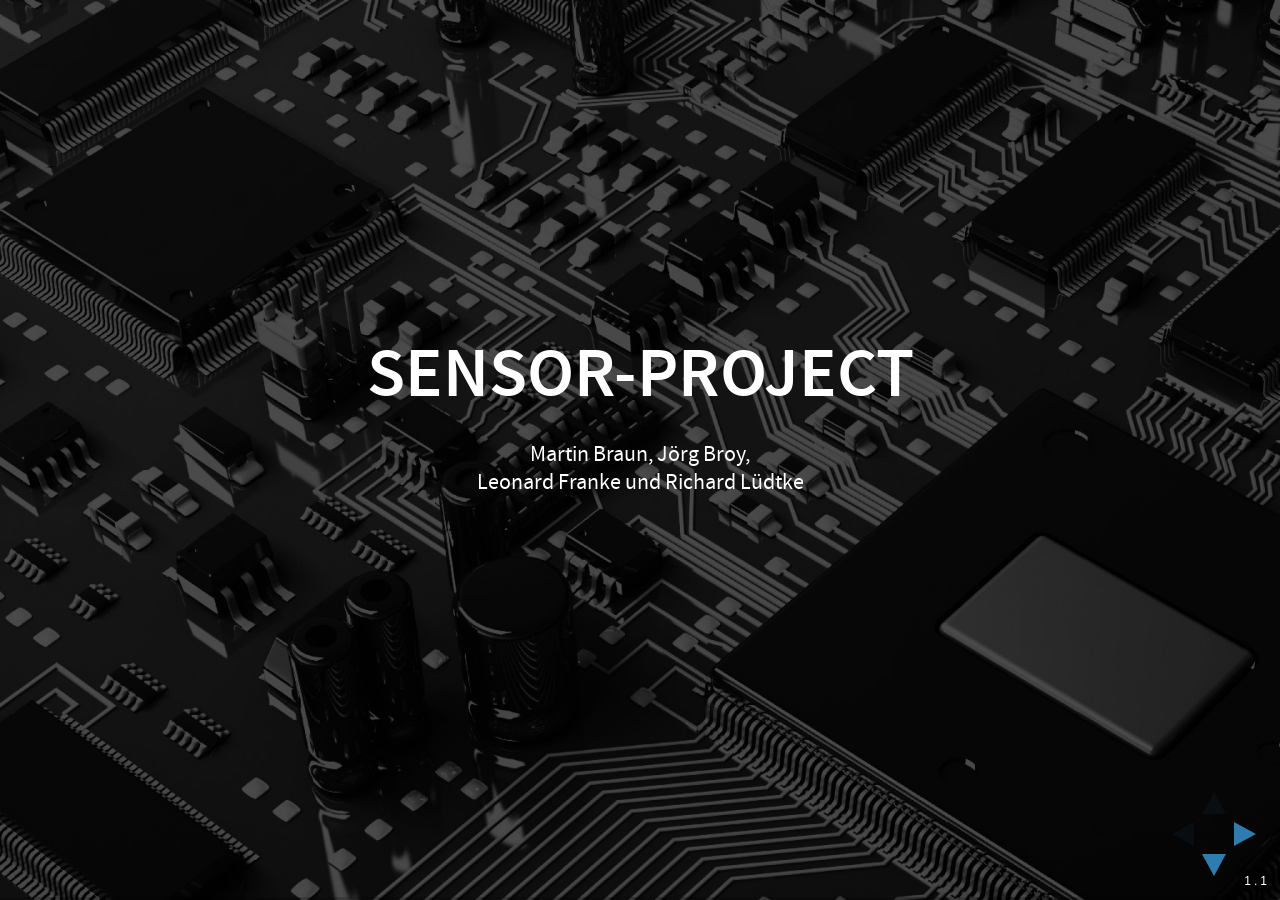
==== commit 5454e79e: "presentation" ====
--- a/presentation/presentation.html
+++ b/presentation/presentation.html
@@ -30,10 +30,11 @@
 
                 <div>
                     <p>
-                        1. Architecture<br>
-                        2. Microcontroller<br>
-                        3. Icinga Plugin<br>
-                        4. Future<br>
+                        1. Motivation<br>
+                        2. Design decisions<br>
+                        3. Getting data<br>
+                        4. Adding extensions<br>
+                        5. Future work<br>
                     </p>
                 </div>
             </section>
@@ -42,23 +43,76 @@
         <section data-background="background.jpg" data-transition-speed="fast">
 
             <section>
-                <h2>1.Architecture</h2>
+                <h2>1. Motivation</h2>
+
+                <p> Own web platform for small internet-of-things devices </p>
 
             </section>
 
+
             <section>
+                <h2>2. Design decisions</h2>
+
+                <ul>
+                    <li>Webframework with php, javascript + apache + mariadb</li>
+                    <li>Dockerized application development</li>
+                    <li>Collaborative workflow with git</li>
+                    <li>Cheap microcontroller with arduino library support</li></l>
+
+                </ul>
+            </section>
 
 
+            <section>
+                <h2>Dockerized development environment</h2>
+
+                <div style="position:relative; width:800px; height:650px; margin:0 auto;">
+                    <img class="fragment" src="./images/docker.jpg" style="position:absolute;top:-20px;left:80px;" />
+                    <img class="fragment" src="./images/docker2.jpg" style="position:absolute;top:-20px;left:80px;" />
+                </div>
+
             </section>
+
 
 
         </section>
 
         <section data-background="background.jpg" data-transition-speed="fast">
 
-            <section>
-                <h2>2. Microcontroller</h2>
+           <section>
+                <h2>2. Getting data</h2>
+				
             </section>
+			
+			<section>
+			<h2>2. Getting data</h2>
+					
+					<figure  style="max-height:300px;max-width:300px;float:left;margin-left:18%">
+					<p style="font-size:normal">Sensor DHT22</p>
+						<img  src="./images/dht22_sensor.jpg" />
+						<figcaption style="font-size:small">http://www.pixtend.de/shop/images/product_images/<br>info_images/dht22_sensor.jpg</figcaption>
+					</figure>
+					
+					<figure class="fragment" style="max-height:300px;max-width:300px;float:left;margin-right:18%">
+						<p style="font-size:normal">NodeMcu</p>
+						<img  src="./images/esp8266-seitlich.jpg" style="max-height:300px;"/>
+						<figcaption style="font-size:small">https://images-na.ssl-images-amazon.com/images/I/51BlxTU-WRL.jpg</figcaption>
+					</figure>
+			</section>
+			
+			<section>
+                <h2>2. Getting data</h2>
+				<figure  >
+					<img  src="./images/Arduino.png" style="max-height:300px;"/>
+					<figcaption style="font-size:small">https://cdn-learn.adafruit.com/guides/images/000/001/024/<br>medium800/Screen_Shot_2015-05-07_at_8.19.13_AM.png?1448302170</figcaption>
+            </section>
+			
+			<section>
+                <h2>2. Getting data</h2>
+				<figure  >
+					<img  src="./images/Arduino-UI.JPG" style="max-height:600px;"/>
+            </section>
+
 
         </section>
 
@@ -66,7 +120,7 @@
 
             <section>
 
-                <h2>3. Icinga Plugin</h2>
+                <h2>4. Adding extensions</h2>
 
             </section>
         </section>
@@ -75,18 +129,17 @@
 
         <section data-background="background.jpg">
 
-            <section>
-                <h2>4. Future work</h2>
-
-            </section>
 
             <section>
 
+                <h2>5. Future work</h2>
+
+
                 <ul>
-                    <li class="fragment" data-fragment-index="1">Scalabilty: more sensor types</li>
-                    <li class="fragment" data-fragment-index="2">Extensibility: support of arm-architecture</li>
-                    <li class="fragment" data-fragment-index="3">Modularity: faster database access with NoSQL</li>
-                    <li class="fragment" data-fragment-index="4">Usability: more graphs and data visualization</li>
+                    <li class="fragment" data-fragment-index="1">Scalabilty: support of more sensor types</li>
+                    <li class="fragment" data-fragment-index="2">Extensibility: support of more architecture</li>
+                    <li class="fragment" data-fragment-index="3">Modularity: change database to NoSQL </li>
+                    <li class="fragment" data-fragment-index="4">Usability: more data visualization</li>
 
                 </ul>
 
